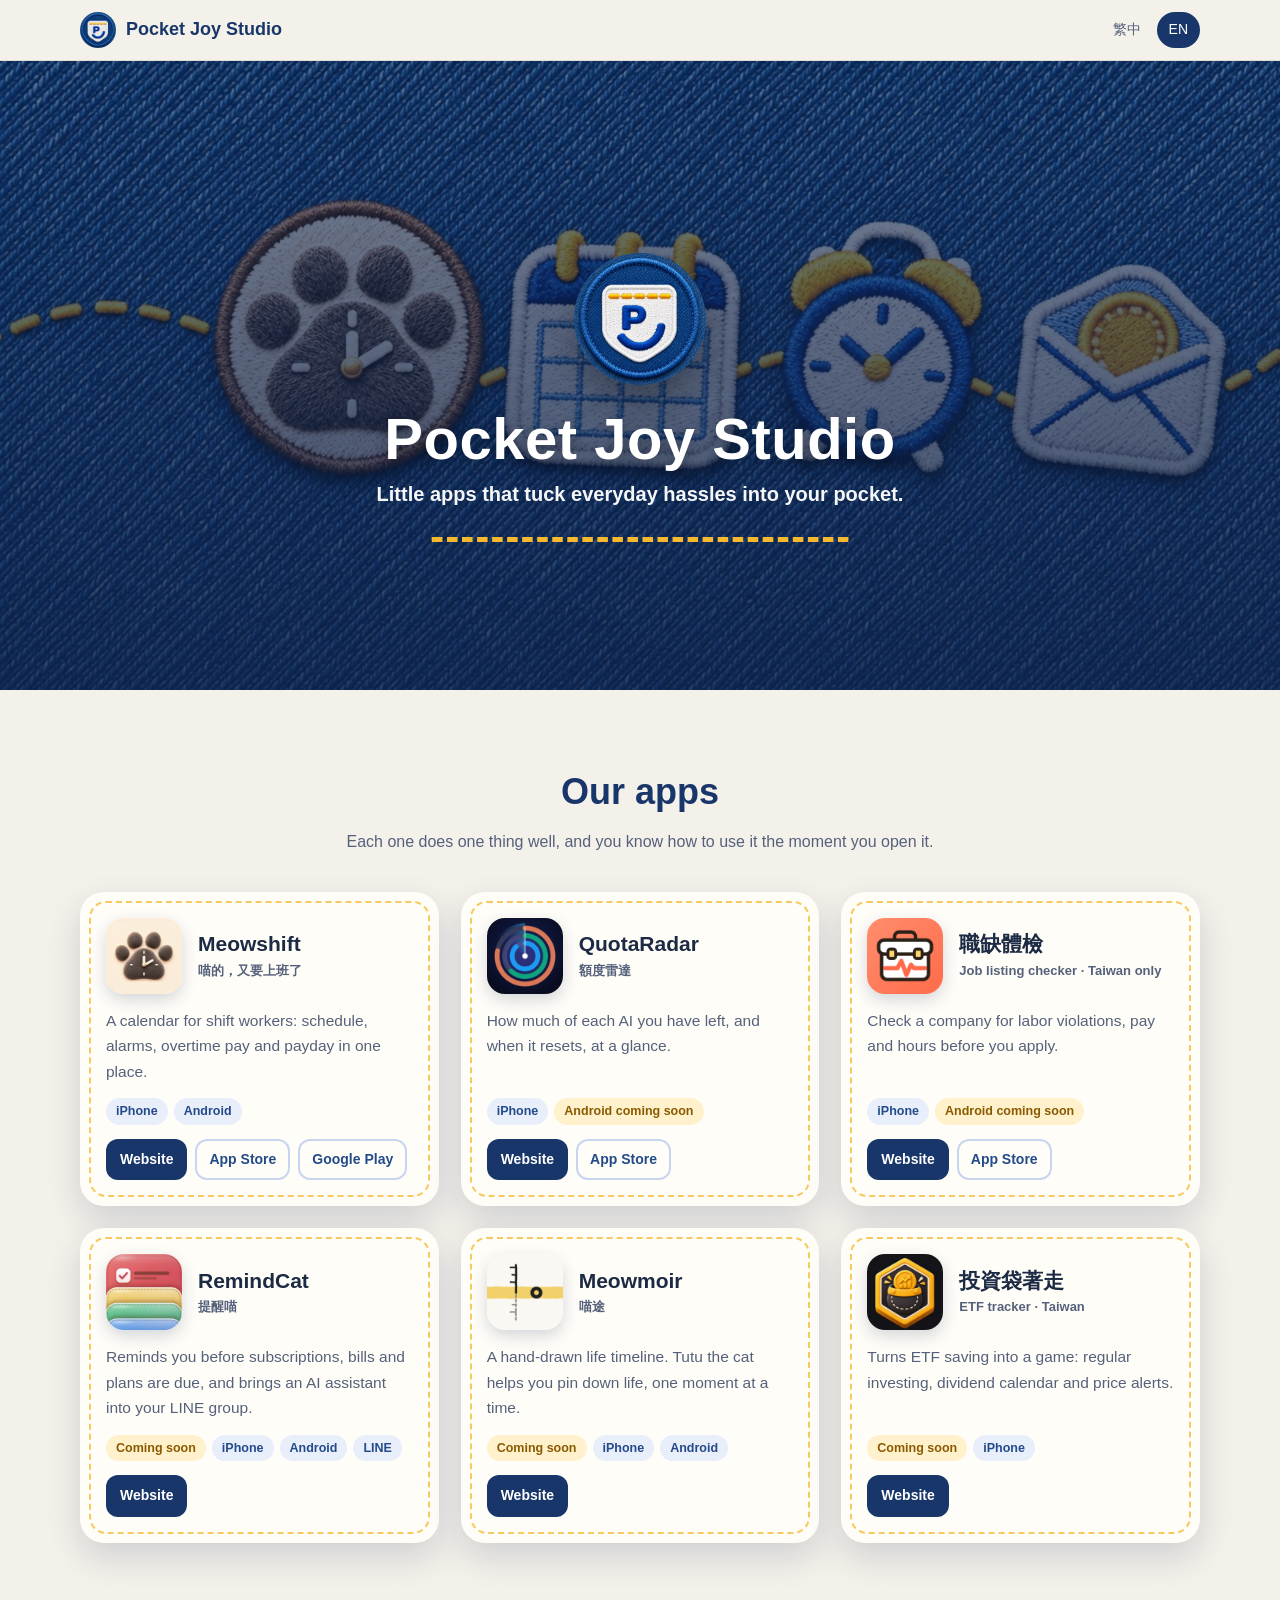
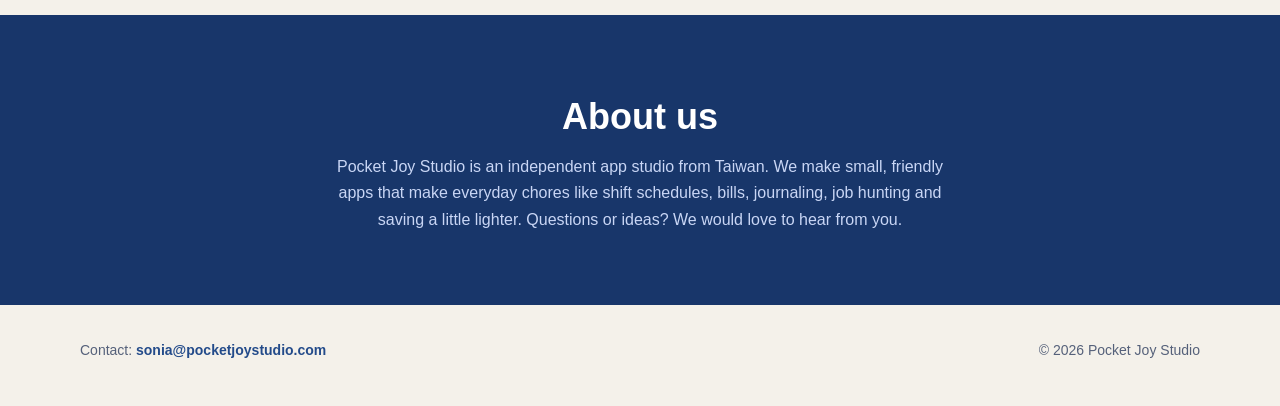
==== index.html @ 4395a8fb "Pocket Joy Studio 工作室首頁（繁中、英文） Co-Authored-By: Claude Opus 5.5 <noreply@anthropic.com>" ====
<!doctype html>
<html lang="zh-Hant-TW">
<head>
<meta charset="utf-8">
<meta name="viewport" content="width=device-width, initial-scale=1">
<title>Pocket Joy Studio｜口袋裡的小幫手</title>
<meta name="description" content="Pocket Joy Studio 是台灣的獨立 App 工作室，做輪班排班、提醒繳費、記錄人生、看 AI 額度、查職缺、存 ETF 的小 App。">
<link rel="canonical" href="https://pocketjoystudio.com/">
<link rel="alternate" hreflang="zh-Hant" href="https://pocketjoystudio.com/">
<link rel="alternate" hreflang="en" href="https://pocketjoystudio.com/en/">
<link rel="alternate" hreflang="x-default" href="https://pocketjoystudio.com/en/">
<meta property="og:type" content="website">
<meta property="og:title" content="Pocket Joy Studio｜口袋裡的小幫手">
<meta property="og:description" content="台灣的獨立 App 工作室：喵的，又要上班了、提醒喵、喵途、額度雷達、職缺體檢、投資袋著走。">
<meta property="og:image" content="https://pocketjoystudio.com/assets/img/og.jpg">
<meta property="og:url" content="https://pocketjoystudio.com/">
<meta name="twitter:card" content="summary_large_image">
<link rel="icon" href="assets/img/favicon.png">
<link rel="stylesheet" href="assets/style.css">
<script>
  // 第一次來、瀏覽器不是中文：轉到英文版（之後按語言切換會記住）
  (function () {
    try {
      if (localStorage.getItem('pjs-lang')) return;
      var l = (navigator.language || '').toLowerCase();
      if (l && l.indexOf('zh') !== 0) location.replace('en/');
    } catch (e) {}
  })();
</script>
</head>
<body>
<header class="top">
  <div class="wrap">
    <a class="brand" href="./"><img src="assets/img/logo.jpg" alt="" width="36" height="36">Pocket Joy Studio</a>
    <nav class="langs" aria-label="語言">
      <a href="./" aria-current="page" onclick="try{localStorage.setItem('pjs-lang','zh')}catch(e){}">繁中</a>
      <a href="en/" onclick="try{localStorage.setItem('pjs-lang','en')}catch(e){}">EN</a>
    </nav>
  </div>
</header>

<section class="hero">
  <div class="wrap">
    <img class="logo" src="assets/img/logo.jpg" alt="Pocket Joy Studio 標誌" width="132" height="132">
    <h1>Pocket Joy Studio</h1>
    <p>把生活裡的小麻煩，收進口袋裡。</p>
    <span class="stitch" aria-hidden="true"></span>
  </div>
</section>

<section id="apps">
  <div class="wrap">
    <h2>我們的 App</h2>
    <p class="lead">每一個都只做好一件事，打開就會用。</p>
    <div class="apps">

      <article class="app">
        <div class="head"><img class="icon" src="assets/icons/meowshift.png" alt="" width="76" height="76">
          <div><h3>喵的，又要上班了</h3><p class="en">Meowshift</p></div></div>
        <p class="desc">輪班族的排班月曆：班表、鬧鐘、加班費、發薪日一次看清楚。</p>
        <div class="tags"><span class="tag">iPhone</span><span class="tag">Android</span></div>
        <div class="links">
          <a class="btn" href="https://meowshift.pocketjoystudio.com/">官網</a>
          <a class="btn ghost" href="https://apps.apple.com/tw/app/id6817588985" rel="noopener">App Store</a>
          <a class="btn ghost" href="https://play.google.com/store/apps/details?id=com.lumilab.meowwork" rel="noopener">Google Play</a>
        </div>
      </article>

      <article class="app">
        <div class="head"><img class="icon" src="assets/icons/quotaradar.png" alt="" width="76" height="76">
          <div><h3>額度雷達</h3><p class="en">QuotaRadar</p></div></div>
        <p class="desc">每個 AI 還剩多少、幾點恢復，一眼掃完。</p>
        <div class="tags"><span class="tag">iPhone</span><span class="tag soon">Android 即將上架</span></div>
        <div class="links">
          <a class="btn" href="https://quotaradar.pocketjoystudio.com/">官網</a>
          <a class="btn ghost" href="https://apps.apple.com/tw/app/id6836609602" rel="noopener">App Store</a>
        </div>
      </article>

      <article class="app">
        <div class="head"><img class="icon" src="assets/icons/jobcheck.png" alt="" width="76" height="76">
          <div><h3>職缺體檢</h3><p class="en">台灣限定</p></div></div>
        <p class="desc">投履歷前，先幫職缺做個體檢：查公司違規、薪資工時與求職風險。</p>
        <div class="tags"><span class="tag">iPhone</span><span class="tag soon">Android 即將上架</span></div>
        <div class="links">
          <a class="btn" href="https://jobcheck.pocketjoystudio.com/">官網</a>
          <a class="btn ghost" href="https://apps.apple.com/tw/app/id6823847793" rel="noopener">App Store</a>
        </div>
      </article>

      <article class="app">
        <div class="head"><img class="icon" src="assets/icons/remindcat.png" alt="" width="76" height="76">
          <div><h3>提醒喵</h3><p class="en">RemindCat</p></div></div>
        <p class="desc">訂閱、帳單、行程到期前提醒你；還能把 AI 管家拉進 LINE 群組。</p>
        <div class="tags"><span class="tag soon">即將上架</span><span class="tag">iPhone</span><span class="tag">Android</span><span class="tag">LINE</span></div>
        <div class="links">
          <a class="btn" href="https://remindcat.pocketjoystudio.com/">官網</a>
        </div>
      </article>

      <article class="app">
        <div class="head"><img class="icon" src="assets/icons/meowmoir.png" alt="" width="76" height="76">
          <div><h3>喵途</h3><p class="en">Meowmoir</p></div></div>
        <p class="desc">手繪風格的人生時間線，小貓途途陪你把人生一刻一刻釘下來。</p>
        <div class="tags"><span class="tag soon">即將上架</span><span class="tag">iPhone</span><span class="tag">Android</span></div>
        <div class="links">
          <a class="btn" href="https://meowmoir.pocketjoystudio.com/">官網</a>
        </div>
      </article>

      <article class="app">
        <div class="head"><img class="icon" src="assets/icons/investtogo.png" alt="" width="76" height="76">
          <div><h3>投資袋著走</h3><p class="en">InvestToGo</p></div></div>
        <p class="desc">把存 ETF 變成養成遊戲：定期定額、配息月曆、到價提醒一次到位。</p>
        <div class="tags"><span class="tag soon">即將上架</span><span class="tag">iPhone</span></div>
        <div class="links">
          <a class="btn" href="https://investtogo.pocketjoystudio.com/">官網</a>
        </div>
      </article>

    </div>
  </div>
</section>

<section class="about">
  <div class="wrap">
    <h2>關於我們</h2>
    <p class="lead">Pocket Joy Studio 是台灣的獨立 App 工作室。我們做小而好用的 App，把排班、繳費、記錄、求職、存錢這些日常小事，變得輕鬆一點。有問題或建議，歡迎寫信給我們。</p>
  </div>
</section>

<footer>
  <div class="wrap">
    <span>聯絡我們：<a href="mailto:sonia@pocketjoystudio.com">sonia@pocketjoystudio.com</a></span>
    <span>© 2026 Pocket Joy Studio</span>
  </div>
</footer>
</body>
</html>
---- assets/style.css ----
/* Pocket Joy Studio 工作室首頁：純靜態，沒有外部字型、沒有追蹤碼。牛仔藍＋白色布章＋黃色縫線 */
:root {
  --denim: #2f5fa8;
  --denim-2: #234b8a;
  --denim-3: #18366a;
  --royal: #1f4fd6;
  --patch: #fffdf8;
  --paper: #f4f1ea;
  --ink: #1c2a44;
  --ink-2: #55617a;
  --line: #e2ddd2;
  --stitch: #f5b82e;
  --radius: 24px;
  --shadow: 0 14px 34px rgba(16, 38, 84, 0.16);
  font-family: -apple-system, BlinkMacSystemFont, "PingFang TC", "Noto Sans TC", "Microsoft JhengHei", "Segoe UI", Roboto, sans-serif;
  color: var(--ink);
  background: var(--paper);
  -webkit-text-size-adjust: 100%;
}
* { box-sizing: border-box; }
body { margin: 0; background: var(--paper); line-height: 1.65; overflow-x: hidden; }
img { max-width: 100%; height: auto; display: block; }
a { color: inherit; }
.wrap { width: min(1120px, 100% - 32px); margin: 0 auto; }

/* 頂端列 */
.top { position: sticky; top: 0; z-index: 10; background: rgba(244, 241, 234, 0.92); backdrop-filter: blur(8px); border-bottom: 1px solid var(--line); }
.top .wrap { display: flex; align-items: center; justify-content: space-between; gap: 12px; height: 60px; }
.brand { display: flex; align-items: center; gap: 10px; text-decoration: none; font-weight: 800; font-size: 18px; white-space: nowrap; color: var(--denim-3); }
.brand img { width: 36px; height: 36px; border-radius: 50%; }
.langs { display: flex; gap: 4px; }
.langs a { text-decoration: none; font-size: 14px; padding: 6px 12px; border-radius: 999px; color: var(--ink-2); }
.langs a[aria-current="page"] { background: var(--denim-3); color: #fff; }

/* 首屏：牛仔布章橫幅 */
.hero { position: relative; color: #fff; background: var(--denim-2) url(img/hero.jpg) center / cover no-repeat; overflow: hidden; }
.hero::before { content: ""; position: absolute; inset: 0; background: linear-gradient(180deg, rgba(14, 33, 70, 0.55), rgba(14, 33, 70, 0.82)); }
.hero .wrap { position: relative; padding: 120px 0 76px; display: flex; flex-direction: column; align-items: center; text-align: center; }
.hero .logo { width: 132px; height: 132px; border-radius: 50%; box-shadow: 0 16px 40px rgba(0, 0, 0, 0.35); }
.hero h1 { margin: 22px 0 6px; font-size: clamp(34px, 6vw, 58px); line-height: 1.12; letter-spacing: 0.5px; text-shadow: 0 3px 14px rgba(0, 0, 0, 0.3); }
.hero p { margin: 0; max-width: 640px; font-size: clamp(16px, 2.2vw, 20px); font-weight: 600; opacity: 0.96; }
.stitch { display: block; width: min(420px, 80%); height: 0; margin: 26px auto 0; border-top: 5px dashed var(--stitch); border-radius: 4px; }

/* 區塊 */
section { padding: 72px 0; }
h2 { margin: 0 0 8px; text-align: center; font-size: clamp(26px, 4vw, 36px); color: var(--denim-3); }
.lead { margin: 0 auto 36px; max-width: 640px; text-align: center; color: var(--ink-2); }

/* App 卡片：白色布章，邊上一圈黃色縫線 */
.apps { display: grid; grid-template-columns: repeat(auto-fill, minmax(320px, 1fr)); gap: 22px; }
.app { position: relative; display: flex; flex-direction: column; gap: 14px; padding: 26px; background: var(--patch); border-radius: var(--radius); box-shadow: var(--shadow); }
.app::after { content: ""; position: absolute; inset: 9px; border: 2px dashed rgba(245, 184, 46, 0.75); border-radius: 17px; pointer-events: none; }
.app .head { display: flex; align-items: center; gap: 16px; }
.app .icon { width: 76px; height: 76px; border-radius: 18px; flex: none; box-shadow: 0 6px 16px rgba(16, 38, 84, 0.18); }
.app h3 { margin: 0; font-size: 21px; line-height: 1.3; }
.app .en { margin: 2px 0 0; font-size: 13px; color: var(--ink-2); font-weight: 600; }
.app .desc { margin: 0; color: var(--ink-2); font-size: 15.5px; flex: 1; }
.tags { display: flex; flex-wrap: wrap; gap: 6px; }
.tag { font-size: 12.5px; font-weight: 700; padding: 3px 10px; border-radius: 999px; background: #e9eefb; color: var(--denim-2); }
.tag.soon { background: #fff1cc; color: #8a5a00; }
.links { display: flex; flex-wrap: wrap; gap: 8px; position: relative; z-index: 1; }
.btn { display: inline-flex; align-items: center; gap: 6px; text-decoration: none; font-size: 14px; font-weight: 700; padding: 9px 14px; border-radius: 12px; background: var(--denim-3); color: #fff; }
.btn.ghost { background: transparent; color: var(--denim-2); box-shadow: inset 0 0 0 2px #c9d5f0; }
.btn[aria-disabled="true"] { background: #d9dde6; color: #6b7487; pointer-events: none; }

/* 關於 */
.about { background: var(--denim-3); color: #eaf0ff; }
.about h2 { color: #fff; }
.about .lead { color: #c9d6f5; margin-bottom: 0; }

/* 頁尾 */
footer { padding: 34px 0 44px; color: var(--ink-2); font-size: 14px; }
footer .wrap { display: flex; flex-wrap: wrap; justify-content: space-between; gap: 12px; }
footer a { text-decoration: none; font-weight: 700; color: var(--denim-2); }

@media (max-width: 560px) {
  .hero .wrap { padding: 92px 0 56px; }
  .hero .logo { width: 104px; height: 104px; }
  section { padding: 56px 0; }
  .apps { grid-template-columns: 1fr; }
  .app { padding: 22px; }
}
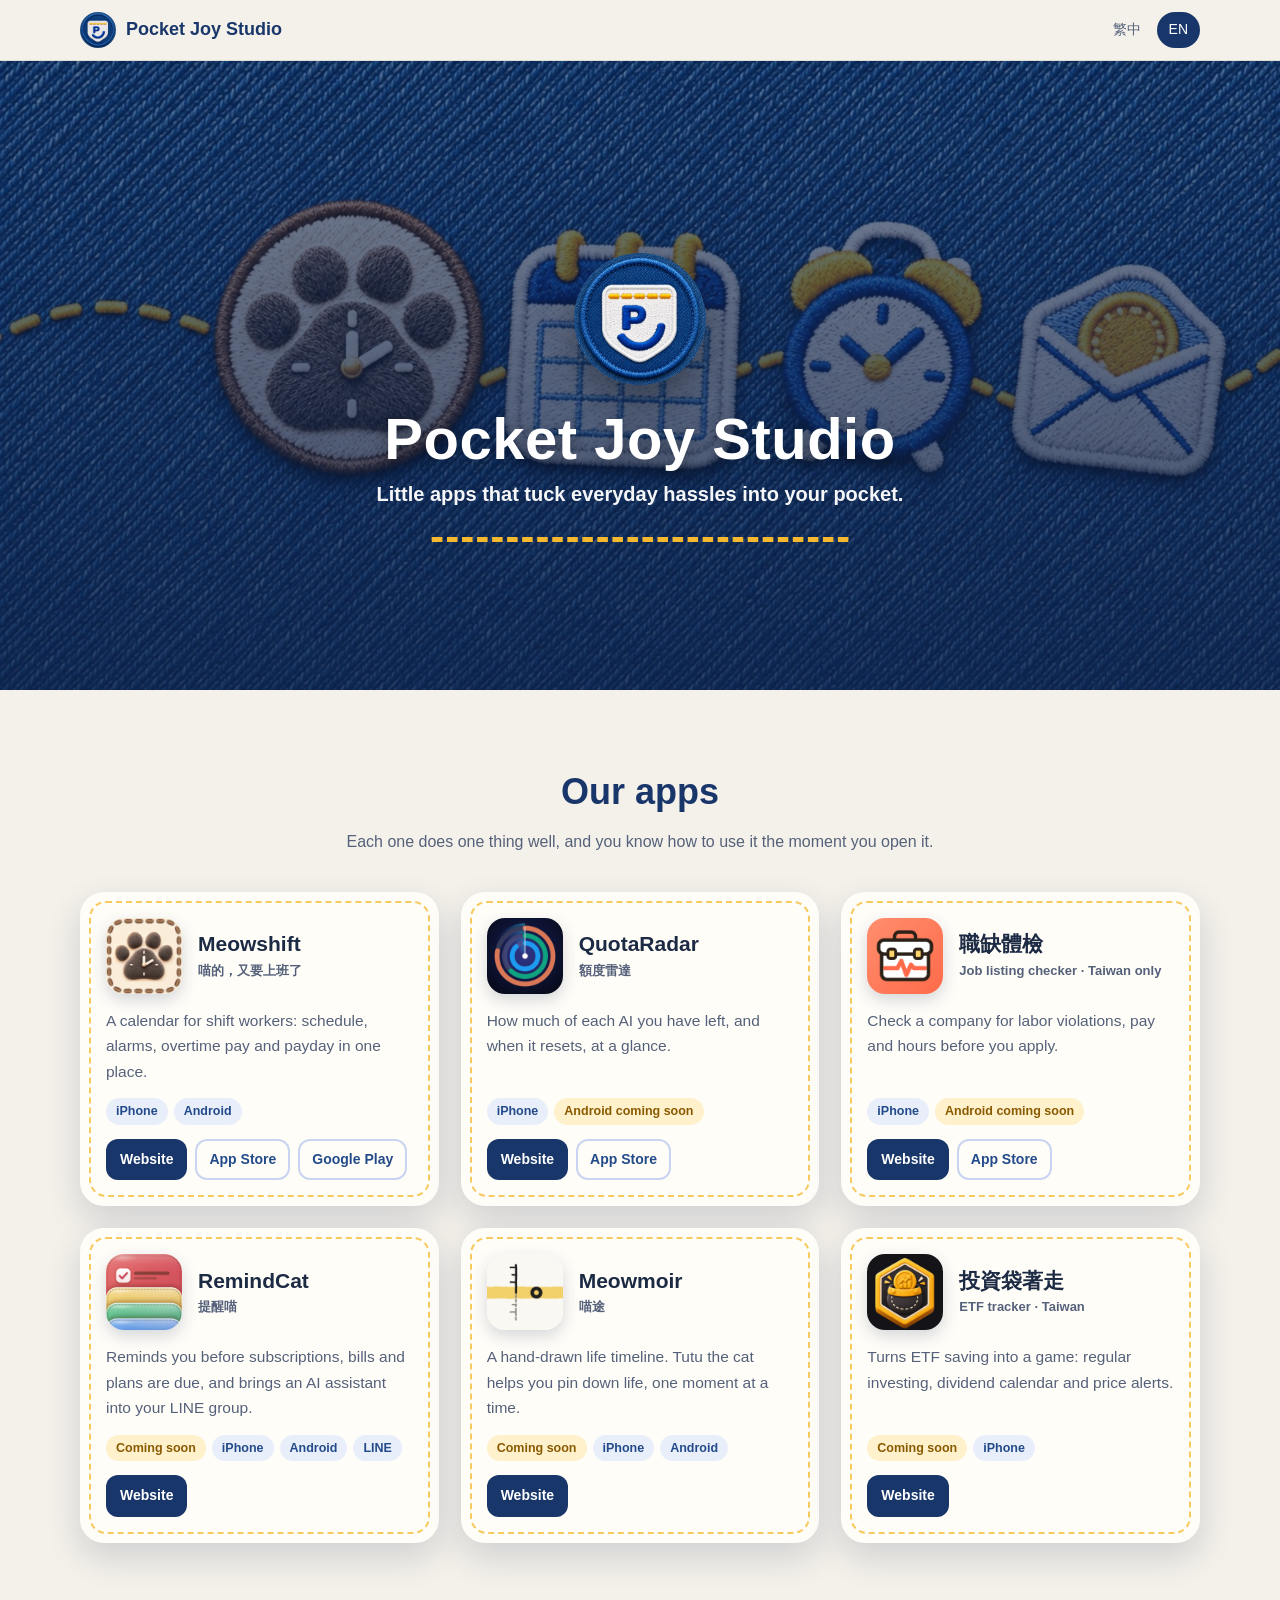
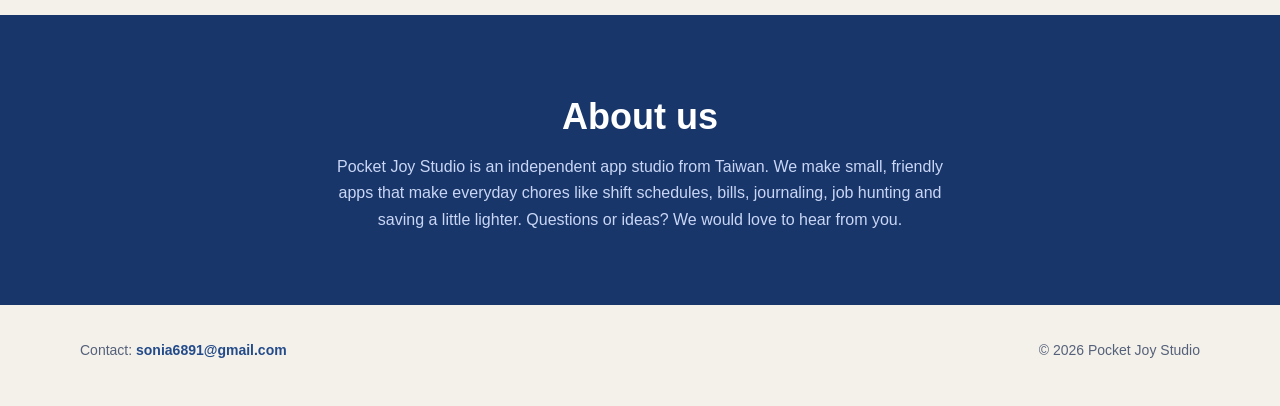
==== commit 4dd24043: "客服信箱統一改成 sonia6891@gmail.com（使用者 2026-11-22：「我的客服，是這個 sonia6891@gmail.com」「不是的話你要改哦」） Co-Authored-By" ====
--- a/index.html
+++ b/index.html
@@ -131,7 +131,7 @@
 
 <footer>
   <div class="wrap">
-    <span>聯絡我們：<a href="mailto:sonia@pocketjoystudio.com">sonia@pocketjoystudio.com</a></span>
+    <span>聯絡我們：<a href="mailto:sonia6891@gmail.com">sonia6891@gmail.com</a></span>
     <span>© 2026 Pocket Joy Studio</span>
   </div>
 </footer>
